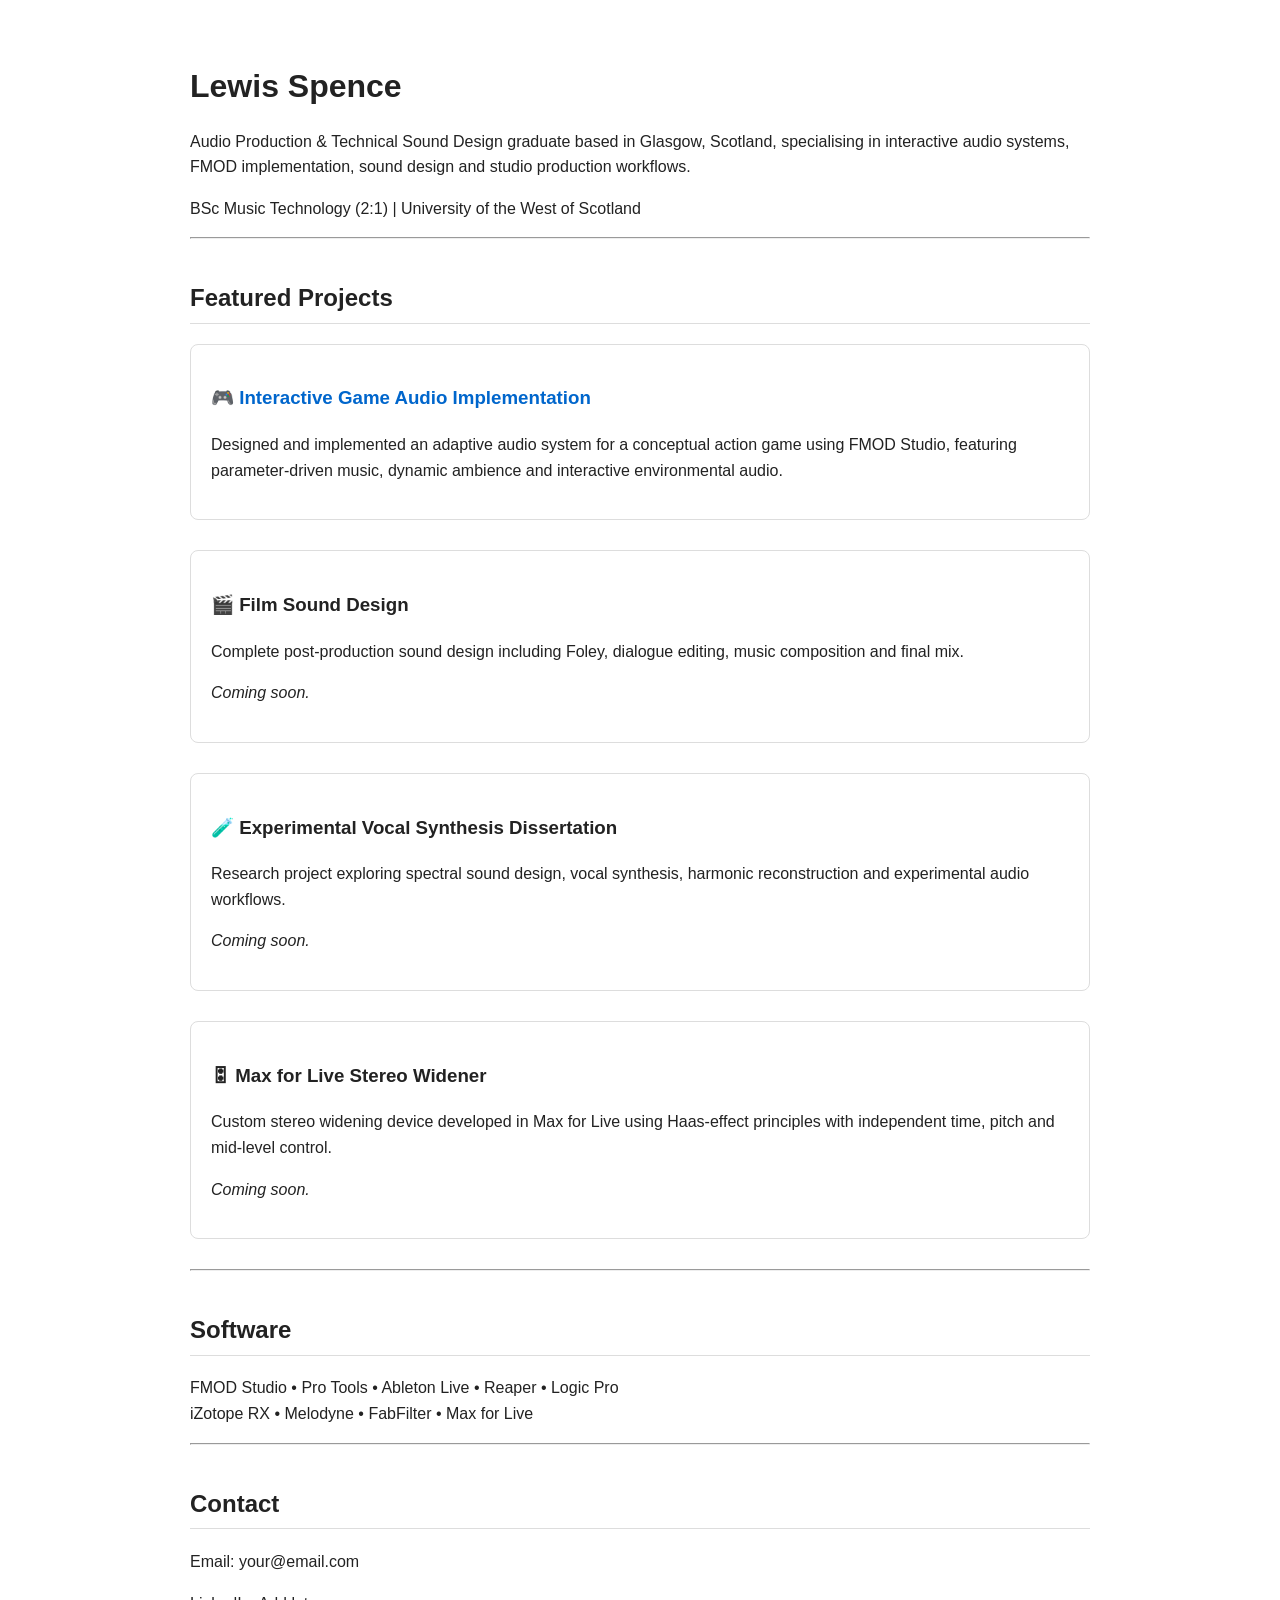
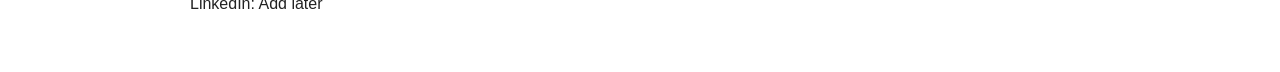
==== index.html @ 5685f645 "Update index.html" ====
<!DOCTYPE html>
<html lang="en">
<head>
<meta charset="UTF-8">
<meta name="viewport" content="width=device-width, initial-scale=1.0">
<title>Your Name | Audio Portfolio</title>

<style>
body {
    max-width: 900px;
    margin: auto;
    padding: 40px;
    font-family: Arial, sans-serif;
    line-height: 1.6;
    color: #222;
}

h1 {
    margin-bottom: 5px;
}

h2 {
    margin-top: 40px;
    border-bottom: 1px solid #ddd;
    padding-bottom: 5px;
}

.project{
    margin-bottom:30px;
    padding:20px;
    border:1px solid #ddd;
    border-radius:8px;
}

.project:hover{
    border-color:#0066cc;
}  
    
a {
    color: #0066cc;
    text-decoration: none;
}

a:hover {
    text-decoration: underline;
}
</style>
</head>

<body>
<h1>Lewis Spence</h1>

<p>
Audio Production & Technical Sound Design graduate based in Glasgow, Scotland,
specialising in interactive audio systems, FMOD implementation, sound design and
studio production workflows.
</p>

<p>
BSc Music Technology (2:1) | University of the West of Scotland
</p>

<hr>
<h2>Featured Projects</h2>
<div class="project">
<h3>
<a href="fmod-project.html">🎮 Interactive Game Audio Implementation</a>
</h3>

<p>
Designed and implemented an adaptive audio system for a conceptual action game
using FMOD Studio, featuring parameter-driven music, dynamic ambience and
interactive environmental audio.
</p>
    
</div>

<div class="project">
<h3>🎬 Film Sound Design</h3>
<p>
Complete post-production sound design including Foley, dialogue editing,
music composition and final mix.
    
</p>
<p><em>Coming soon.</em></p>
</div>

<div class="project">

<h3>🧪 Experimental Vocal Synthesis Dissertation</h3>

<p>
Research project exploring spectral sound design, vocal synthesis,
harmonic reconstruction and experimental audio workflows.
</p>

<p><em>Coming soon.</em></p>

</div>

<div class="project">

<h3>🎛 Max for Live Stereo Widener</h3>

<p>
Custom stereo widening device developed in Max for Live using Haas-effect
principles with independent time, pitch and mid-level control.
</p>

<p><em>Coming soon.</em></p>

</div>

<hr>

<h2>Software</h2>

<p>

FMOD Studio • Pro Tools • Ableton Live • Reaper • Logic Pro<br>

iZotope RX • Melodyne • FabFilter • Max for Live

</p>

<hr>

<h2>Contact</h2>

<p>

Email: your@email.com

</p>

<p>

LinkedIn: Add later

</p>

</body>
</html>
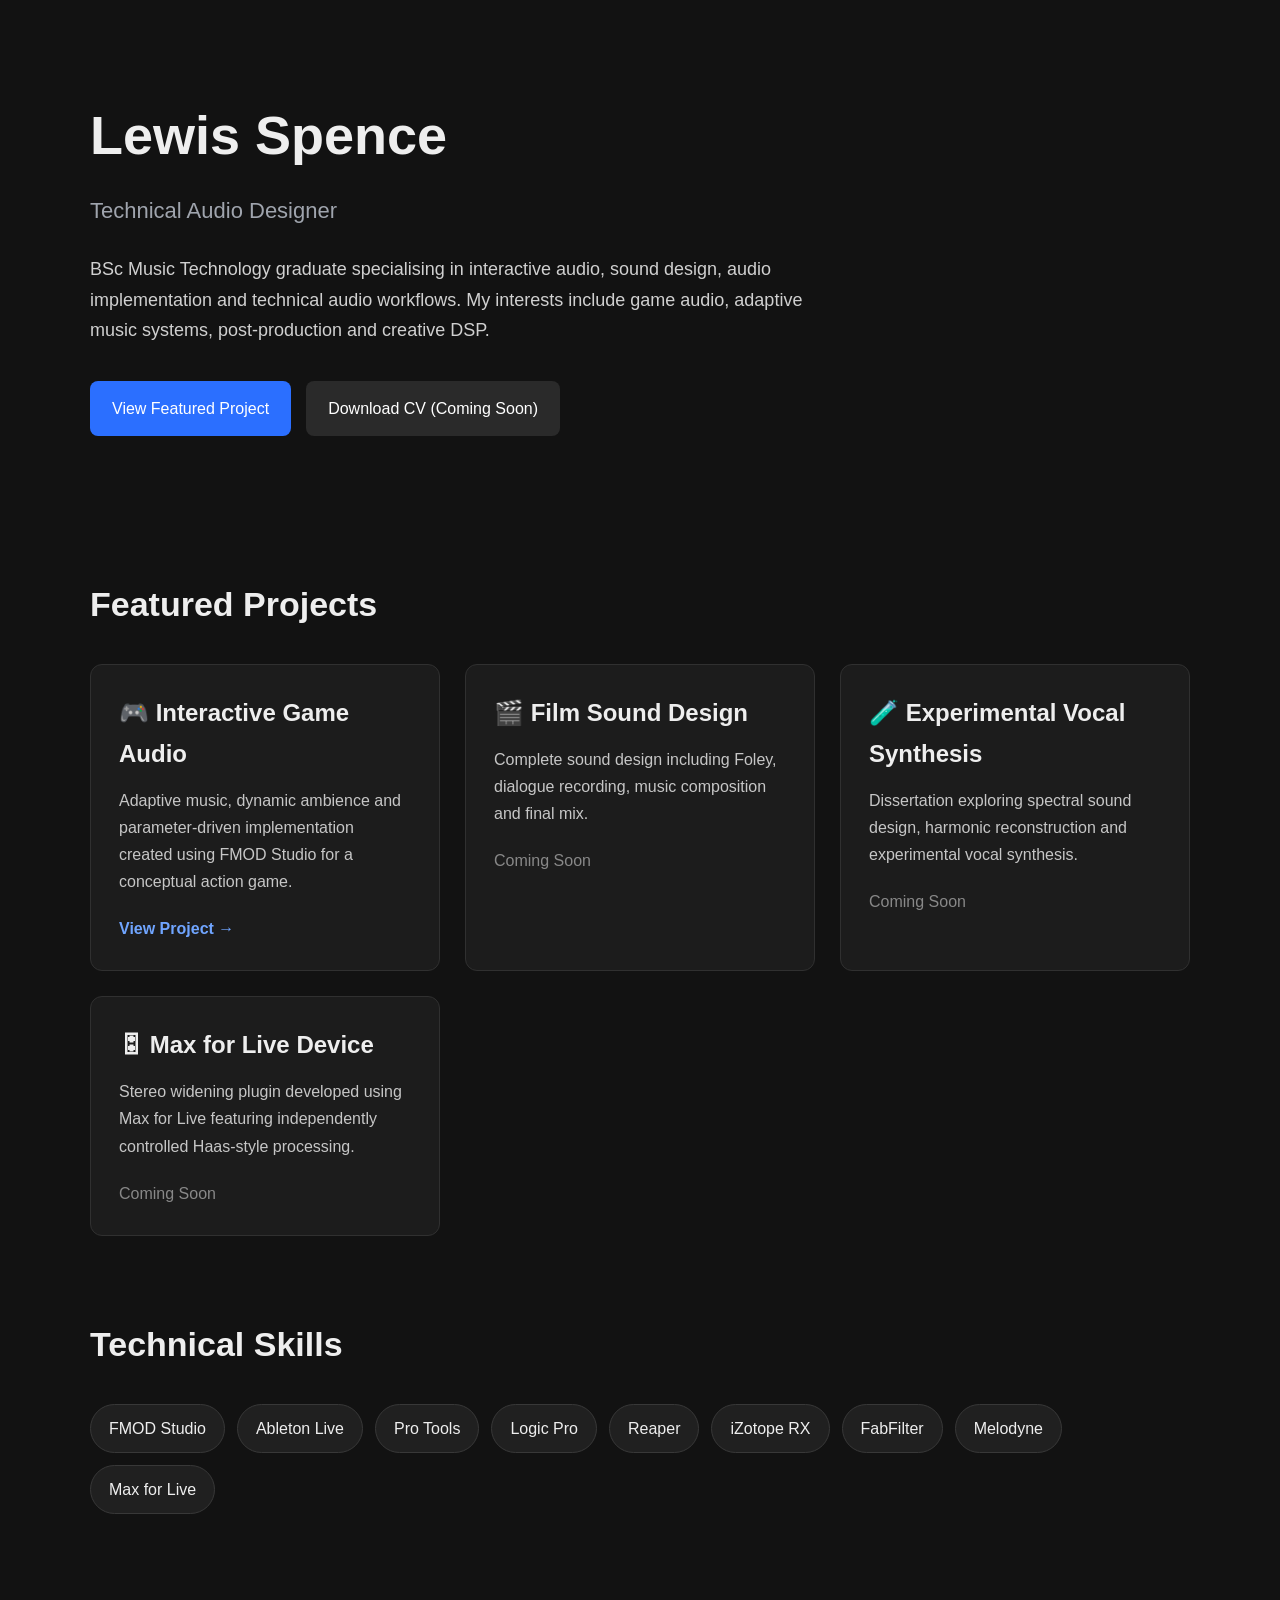
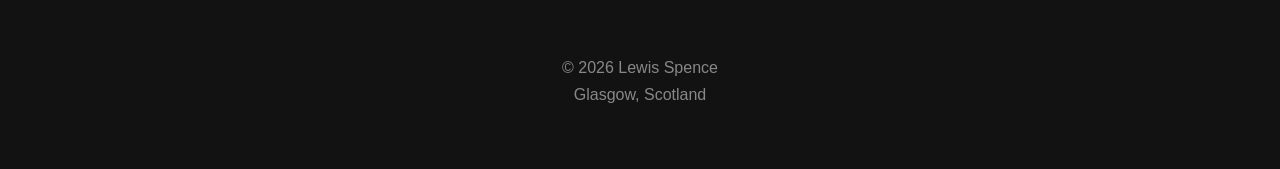
==== commit 156e0a83: "Create index.html" ====
--- a/index.html
+++ b/index.html
@@ -3,141 +3,395 @@
 <head>
 <meta charset="UTF-8">
 <meta name="viewport" content="width=device-width, initial-scale=1.0">
-<title>Your Name | Audio Portfolio</title>
+
+<title>Lewis Spence | Technical Audio Designer</title>
 
 <style>
-body {
-    max-width: 900px;
-    margin: auto;
-    padding: 40px;
-    font-family: Arial, sans-serif;
-    line-height: 1.6;
-    color: #222;
-}
-
-h1 {
-    margin-bottom: 5px;
-}
-
-h2 {
-    margin-top: 40px;
-    border-bottom: 1px solid #ddd;
-    padding-bottom: 5px;
-}
-
-.project{
+
+*{
+    margin:0;
+    padding:0;
+    box-sizing:border-box;
+}
+
+body{
+
+    background:#121212;
+    color:#eeeeee;
+
+    font-family:
+    "Segoe UI",
+    Arial,
+    Helvetica,
+    sans-serif;
+
+    line-height:1.7;
+
+}
+
+.container{
+
+    width:min(1100px,90%);
+    margin:auto;
+
+}
+
+header{
+
+    padding:90px 0 60px;
+
+}
+
+h1{
+
+    font-size:54px;
+    margin-bottom:10px;
+
+}
+
+.subtitle{
+
+    color:#9fa4ad;
+    font-size:22px;
+    margin-bottom:25px;
+
+}
+
+.intro{
+
+    max-width:760px;
+    color:#d0d0d0;
+    font-size:18px;
+
+}
+
+.buttons{
+
+    margin-top:35px;
+    display:flex;
+    gap:15px;
+    flex-wrap:wrap;
+
+}
+
+.button{
+
+    display:inline-block;
+    padding:14px 22px;
+
+    border-radius:8px;
+
+    background:#2b6fff;
+
+    color:white;
+
+    text-decoration:none;
+
+    transition:.2s;
+
+}
+
+.button:hover{
+
+    background:#4b84ff;
+
+}
+
+.button.secondary{
+
+    background:#2a2a2a;
+
+}
+
+.button.secondary:hover{
+
+    background:#3b3b3b;
+
+}
+
+section{
+
+    margin:80px 0;
+
+}
+
+.section-title{
+
+    font-size:34px;
     margin-bottom:30px;
-    padding:20px;
-    border:1px solid #ddd;
-    border-radius:8px;
-}
-
-.project:hover{
-    border-color:#0066cc;
-}  
-    
-a {
-    color: #0066cc;
-    text-decoration: none;
-}
-
-a:hover {
-    text-decoration: underline;
-}
+
+}
+
+.grid{
+
+    display:grid;
+
+    gap:25px;
+
+    grid-template-columns:
+    repeat(auto-fit,minmax(320px,1fr));
+
+}
+
+.card{
+
+    background:#1c1c1c;
+
+    border:1px solid #303030;
+
+    border-radius:12px;
+
+    padding:28px;
+
+    transition:.25s;
+
+}
+
+.card:hover{
+
+    transform:translateY(-4px);
+
+    border-color:#2b6fff;
+
+}
+
+.card h3{
+
+    margin-bottom:12px;
+
+    font-size:24px;
+
+}
+
+.card p{
+
+    color:#c6c6c6;
+
+}
+
+.card a{
+
+    display:inline-block;
+
+    margin-top:20px;
+
+    color:#70a5ff;
+
+    text-decoration:none;
+
+    font-weight:bold;
+
+}
+
+.skills{
+
+    display:flex;
+
+    flex-wrap:wrap;
+
+    gap:12px;
+
+}
+
+.skill{
+
+    background:#202020;
+
+    border:1px solid #383838;
+
+    border-radius:30px;
+
+    padding:10px 18px;
+
+}
+
+footer{
+
+    text-align:center;
+
+    color:#888;
+
+    padding:60px 0;
+
+}
+
+@media(max-width:700px){
+
+h1{
+
+font-size:42px;
+
+}
+
+.subtitle{
+
+font-size:18px;
+
+}
+
+}
+
 </style>
+
 </head>
 
 <body>
+
+<div class="container">
+
+<header>
+
 <h1>Lewis Spence</h1>
 
-<p>
-Audio Production & Technical Sound Design graduate based in Glasgow, Scotland,
-specialising in interactive audio systems, FMOD implementation, sound design and
-studio production workflows.
-</p>
-
-<p>
-BSc Music Technology (2:1) | University of the West of Scotland
-</p>
-
-<hr>
-<h2>Featured Projects</h2>
-<div class="project">
-<h3>
-<a href="fmod-project.html">🎮 Interactive Game Audio Implementation</a>
-</h3>
-
-<p>
-Designed and implemented an adaptive audio system for a conceptual action game
-using FMOD Studio, featuring parameter-driven music, dynamic ambience and
-interactive environmental audio.
-</p>
-    
-</div>
-
-<div class="project">
+<p class="subtitle">
+Technical Audio Designer
+</p>
+
+<p class="intro">
+
+BSc Music Technology graduate specialising in interactive audio, sound design,
+audio implementation and technical audio workflows.
+My interests include game audio, adaptive music systems, post-production and creative DSP.
+
+</p>
+
+<div class="buttons">
+
+<a class="button" href="fmod-project.html">
+View Featured Project
+</a>
+
+<a class="button secondary"
+href="#">
+Download CV (Coming Soon)
+</a>
+
+</div>
+
+</header>
+
+<section>
+
+<h2 class="section-title">
+Featured Projects
+</h2>
+
+<div class="grid">
+
+<div class="card">
+
+<h3>🎮 Interactive Game Audio</h3>
+
+<p>
+
+Adaptive music, dynamic ambience and parameter-driven implementation created using FMOD Studio for a conceptual action game.
+
+</p>
+
+<a href="fmod-project.html">
+
+View Project →
+
+</a>
+
+</div>
+
+<div class="card">
+
 <h3>🎬 Film Sound Design</h3>
-<p>
-Complete post-production sound design including Foley, dialogue editing,
+
+<p>
+
+Complete sound design including Foley, dialogue recording,
 music composition and final mix.
-    
-</p>
-<p><em>Coming soon.</em></p>
-</div>
-
-<div class="project">
-
-<h3>🧪 Experimental Vocal Synthesis Dissertation</h3>
-
-<p>
-Research project exploring spectral sound design, vocal synthesis,
-harmonic reconstruction and experimental audio workflows.
-</p>
-
-<p><em>Coming soon.</em></p>
-
-</div>
-
-<div class="project">
-
-<h3>🎛 Max for Live Stereo Widener</h3>
-
-<p>
-Custom stereo widening device developed in Max for Live using Haas-effect
-principles with independent time, pitch and mid-level control.
-</p>
-
-<p><em>Coming soon.</em></p>
-
-</div>
-
-<hr>
-
-<h2>Software</h2>
-
-<p>
-
-FMOD Studio • Pro Tools • Ableton Live • Reaper • Logic Pro<br>
-
-iZotope RX • Melodyne • FabFilter • Max for Live
-
-</p>
-
-<hr>
-
-<h2>Contact</h2>
-
-<p>
-
-Email: your@email.com
-
-</p>
-
-<p>
-
-LinkedIn: Add later
-
-</p>
+
+</p>
+
+<p style="margin-top:20px;color:#888;">
+Coming Soon
+</p>
+
+</div>
+
+<div class="card">
+
+<h3>🧪 Experimental Vocal Synthesis</h3>
+
+<p>
+
+Dissertation exploring spectral sound design,
+harmonic reconstruction and experimental vocal synthesis.
+
+</p>
+
+<p style="margin-top:20px;color:#888;">
+Coming Soon
+</p>
+
+</div>
+
+<div class="card">
+
+<h3>🎛 Max for Live Device</h3>
+
+<p>
+
+Stereo widening plugin developed using Max for Live featuring independently controlled Haas-style processing.
+
+</p>
+
+<p style="margin-top:20px;color:#888;">
+Coming Soon
+</p>
+
+</div>
+
+</div>
+
+</section>
+
+<section>
+
+<h2 class="section-title">
+
+Technical Skills
+
+</h2>
+
+<div class="skills">
+
+<div class="skill">FMOD Studio</div>
+<div class="skill">Ableton Live</div>
+<div class="skill">Pro Tools</div>
+<div class="skill">Logic Pro</div>
+<div class="skill">Reaper</div>
+<div class="skill">iZotope RX</div>
+<div class="skill">FabFilter</div>
+<div class="skill">Melodyne</div>
+<div class="skill">Max for Live</div>
+
+</div>
+
+</section>
+
+<footer>
+
+<p>
+
+© 2026 Lewis Spence
+
+</p>
+
+<p>
+
+Glasgow, Scotland
+
+</p>
+
+</footer>
+
+</div>
 
 </body>
+
 </html>
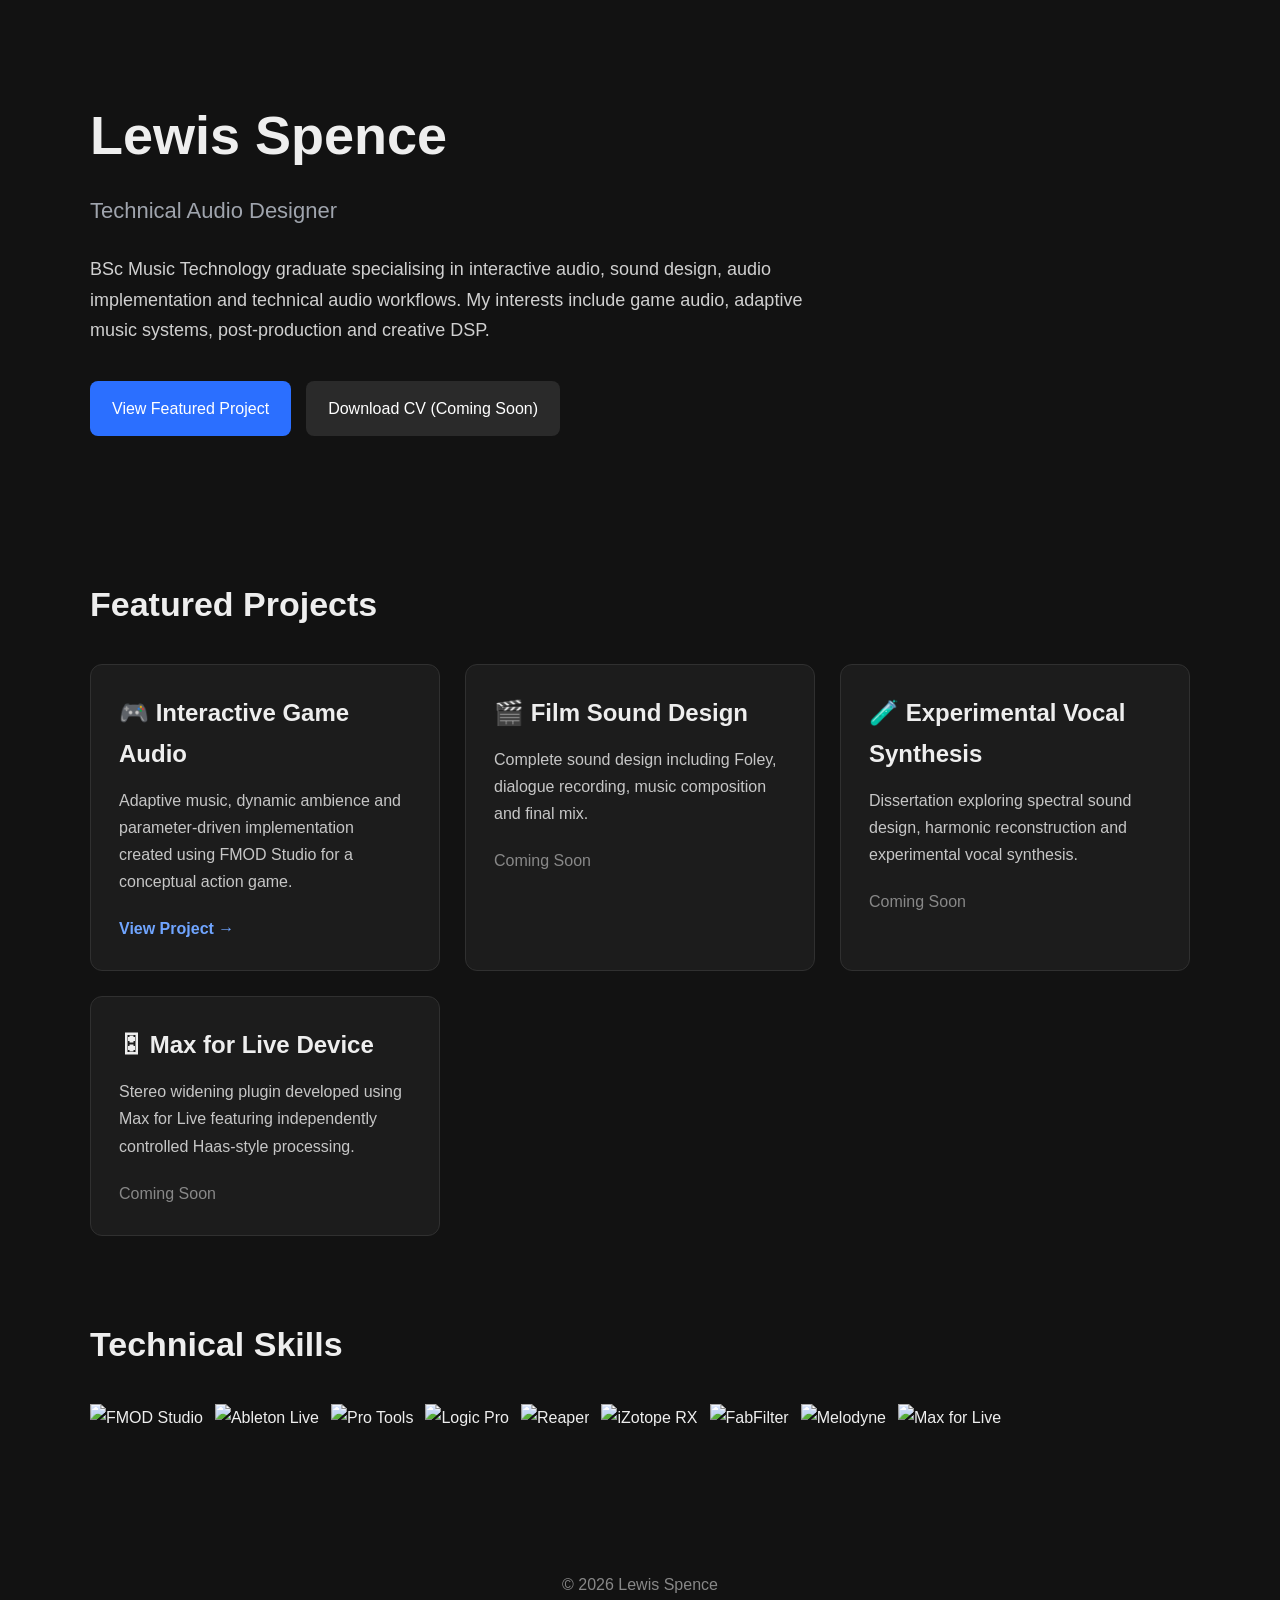
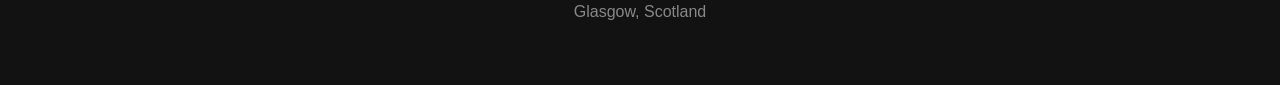
==== commit 9f28a251: "Update index.html" ====
--- a/index.html
+++ b/index.html
@@ -360,15 +360,15 @@
 
 <div class="skills">
 
-<div class="skill">FMOD Studio</div>
-<div class="skill">Ableton Live</div>
-<div class="skill">Pro Tools</div>
-<div class="skill">Logic Pro</div>
-<div class="skill">Reaper</div>
-<div class="skill">iZotope RX</div>
-<div class="skill">FabFilter</div>
-<div class="skill">Melodyne</div>
-<div class="skill">Max for Live</div>
+    <img src="images/fmod.png" alt="FMOD Studio">
+    <img src="images/ableton.jpg" alt="Ableton Live">
+    <img src="images/protools.png" alt="Pro Tools">
+    <img src="images/logic.png" alt="Logic Pro">
+    <img src="images/reaper.jpg" alt="Reaper">
+    <img src="images/izotope.png" alt="iZotope RX">
+    <img src="images/fabfilter.png" alt="FabFilter">
+    <img src="images/melodyne.png" alt="Melodyne">
+    <img src="images/maxforlive.jpg" alt="Max for Live">
 
 </div>
 
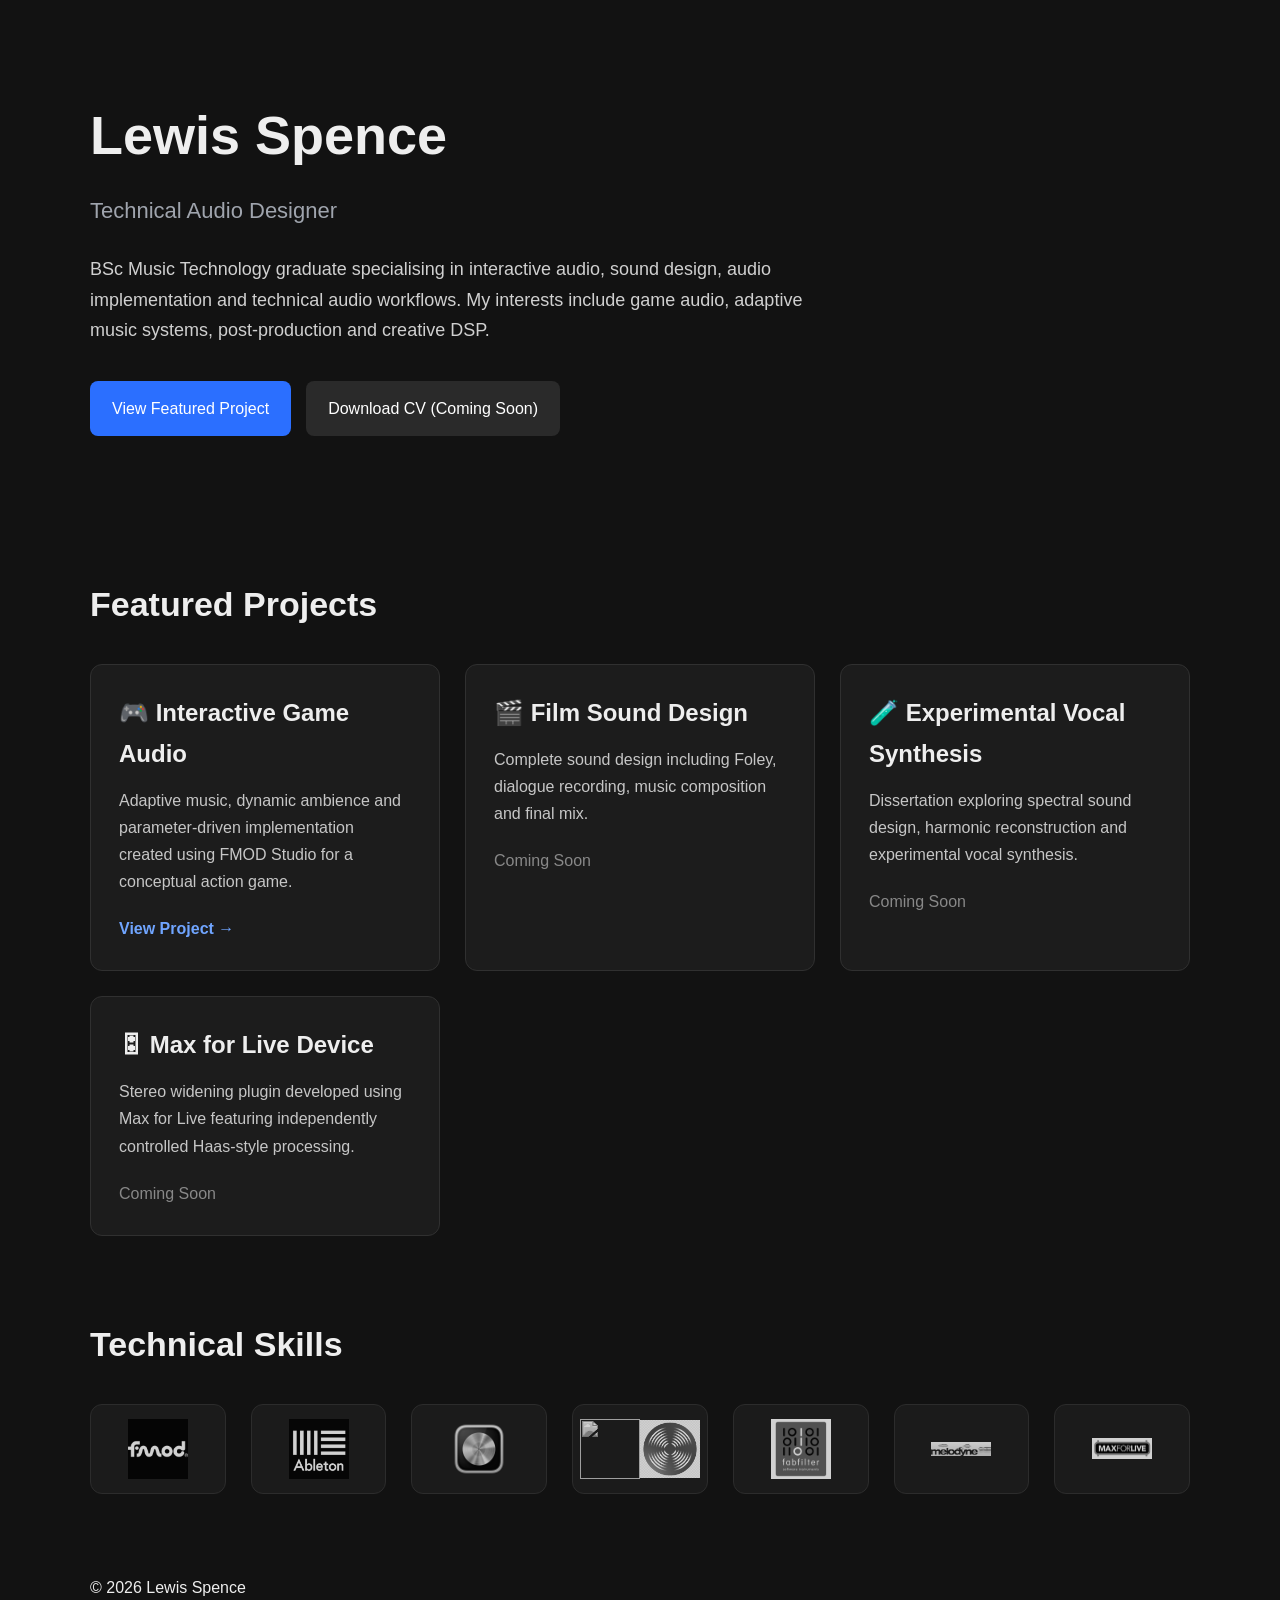
==== commit 1baacb8f: "Update index.html" ====
--- a/index.html
+++ b/index.html
@@ -185,23 +185,71 @@
 
 .skills{
 
+    display:grid;
+
+    grid-template-columns:repeat(auto-fit,minmax(100px,1fr));
+
+    gap:25px;
+
+    margin-top:20px;
+
+}
+
+.skill{
+
+    background:#1b1b1b;
+
+    border:1px solid #2c2c2c;
+
+    border-radius:12px;
+
     display:flex;
 
-    flex-wrap:wrap;
-
-    gap:12px;
-
-}
-
-.skill{
+    justify-content:center;
+
+    align-items:center;
+
+    height:90px;
+
+    transition:.25s;
+
+}
+
+.skill:hover{
+
+    border-color:#2b6fff;
+
+    transform:translateY(-4px);
 
     background:#202020;
 
-    border:1px solid #383838;
-
-    border-radius:30px;
-
-    padding:10px 18px;
+}
+
+.skill img{
+
+    width:60px;
+
+    height:60px;
+
+    object-fit:contain;
+
+    filter:grayscale(100%);
+
+    opacity:.8;
+
+    transition:.25s;
+
+}
+
+.skill:hover img{
+
+    filter:none;
+
+    opacity:1;
+
+    transform:scale(1.08);
+
+}
 
 }
 
@@ -360,15 +408,14 @@
 
 <div class="skills">
 
-    <img src="images/fmod.png" alt="FMOD Studio">
-    <img src="images/ableton.jpg" alt="Ableton Live">
-    <img src="images/protools.png" alt="Pro Tools">
-    <img src="images/logic.png" alt="Logic Pro">
-    <img src="images/reaper.jpg" alt="Reaper">
-    <img src="images/izotope.png" alt="iZotope RX">
-    <img src="images/fabfilter.png" alt="FabFilter">
-    <img src="images/melodyne.png" alt="Melodyne">
-    <img src="images/maxforlive.jpg" alt="Max for Live">
+<div class="skill"><img src="images/fmod.png"></div>
+<div class="skill"><img src="images/ableton.jpg"></div>
+<div class="skill"><img src="images/logic.png"></div>
+<div class="skill"><img src="images/reaper.jpg></div>
+<div class="skill"><img src="images/izotope.png"></div>
+<div class="skill"><img src="images/fabfilter.png"></div>
+<div class="skill"><img src="images/melodyne.png"></div>
+<div class="skill"><img src="images/maxforlive.jpg"></div>
 
 </div>
 
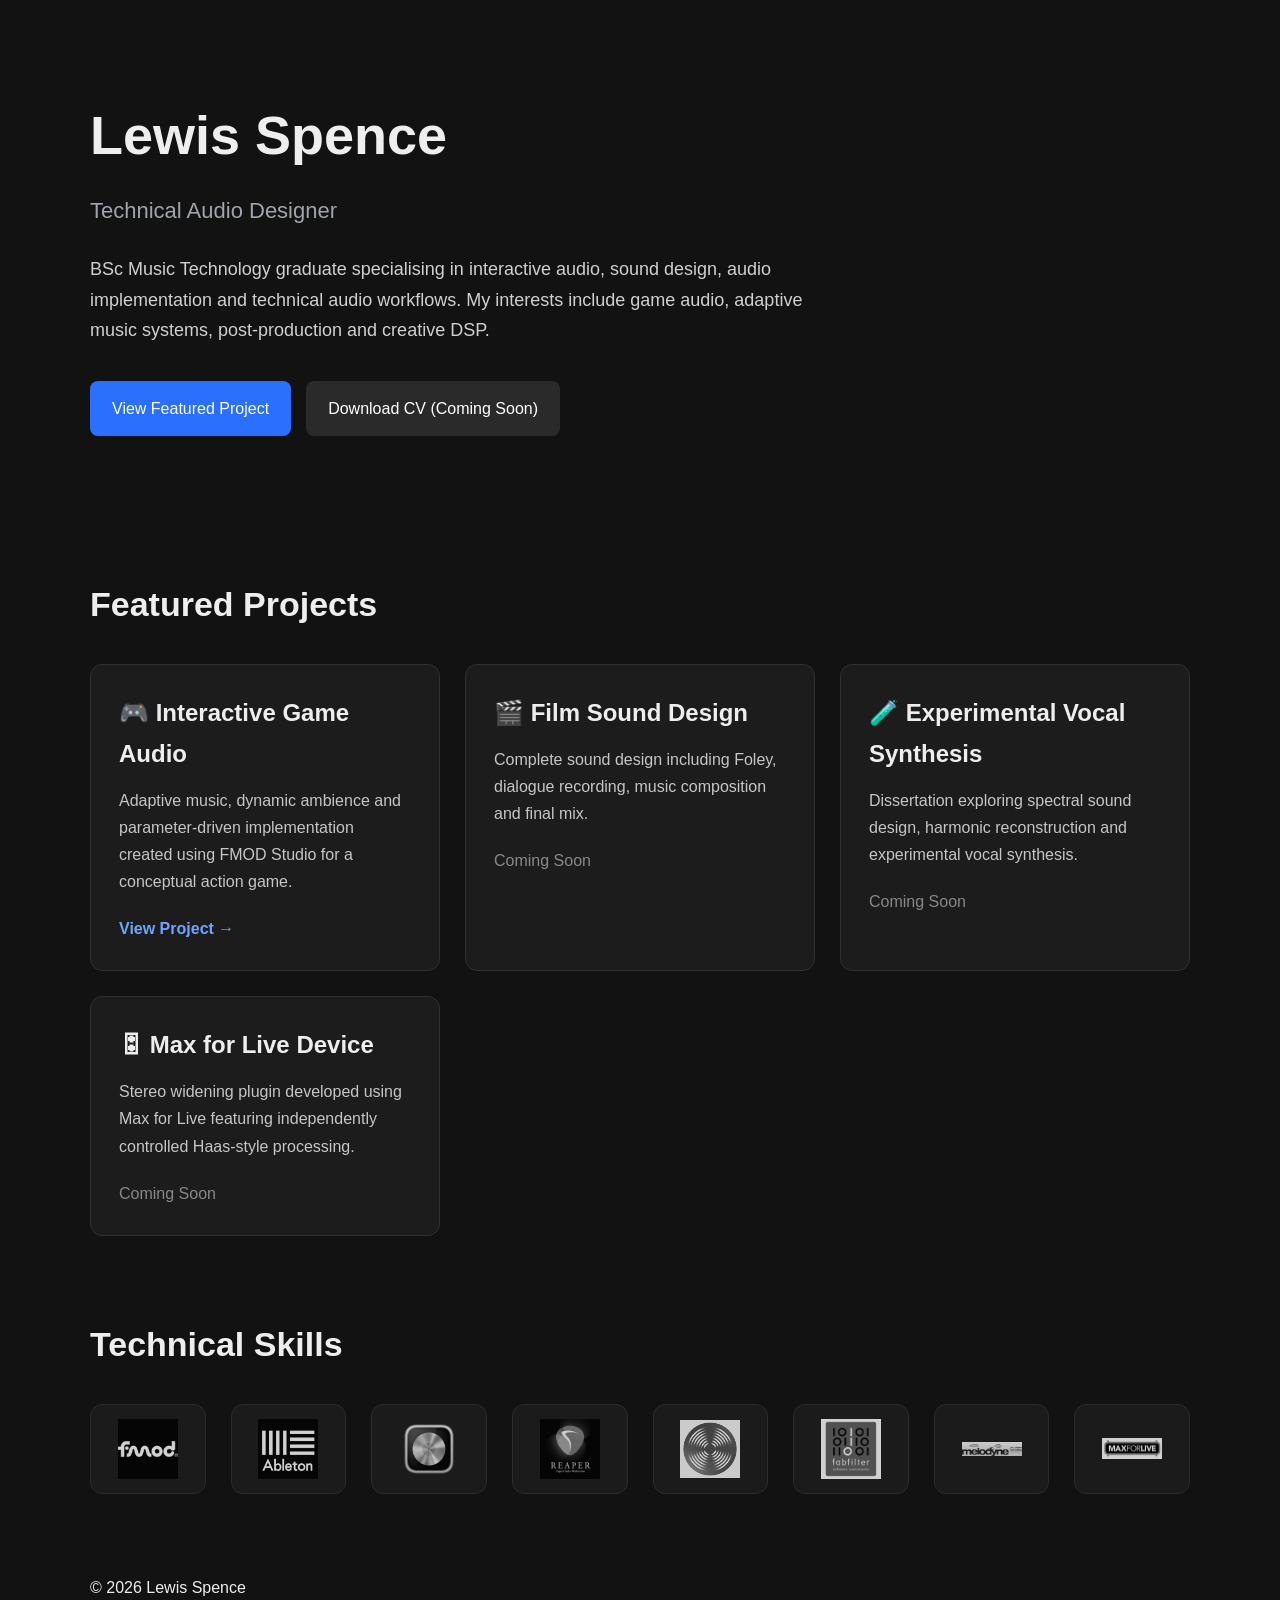
==== commit 6279081f: "Update index.html" ====
--- a/index.html
+++ b/index.html
@@ -411,7 +411,7 @@
 <div class="skill"><img src="images/fmod.png"></div>
 <div class="skill"><img src="images/ableton.jpg"></div>
 <div class="skill"><img src="images/logic.png"></div>
-<div class="skill"><img src="images/reaper.jpg></div>
+<div class="skill"><img src="images/reaper.jpg"></div>
 <div class="skill"><img src="images/izotope.png"></div>
 <div class="skill"><img src="images/fabfilter.png"></div>
 <div class="skill"><img src="images/melodyne.png"></div>
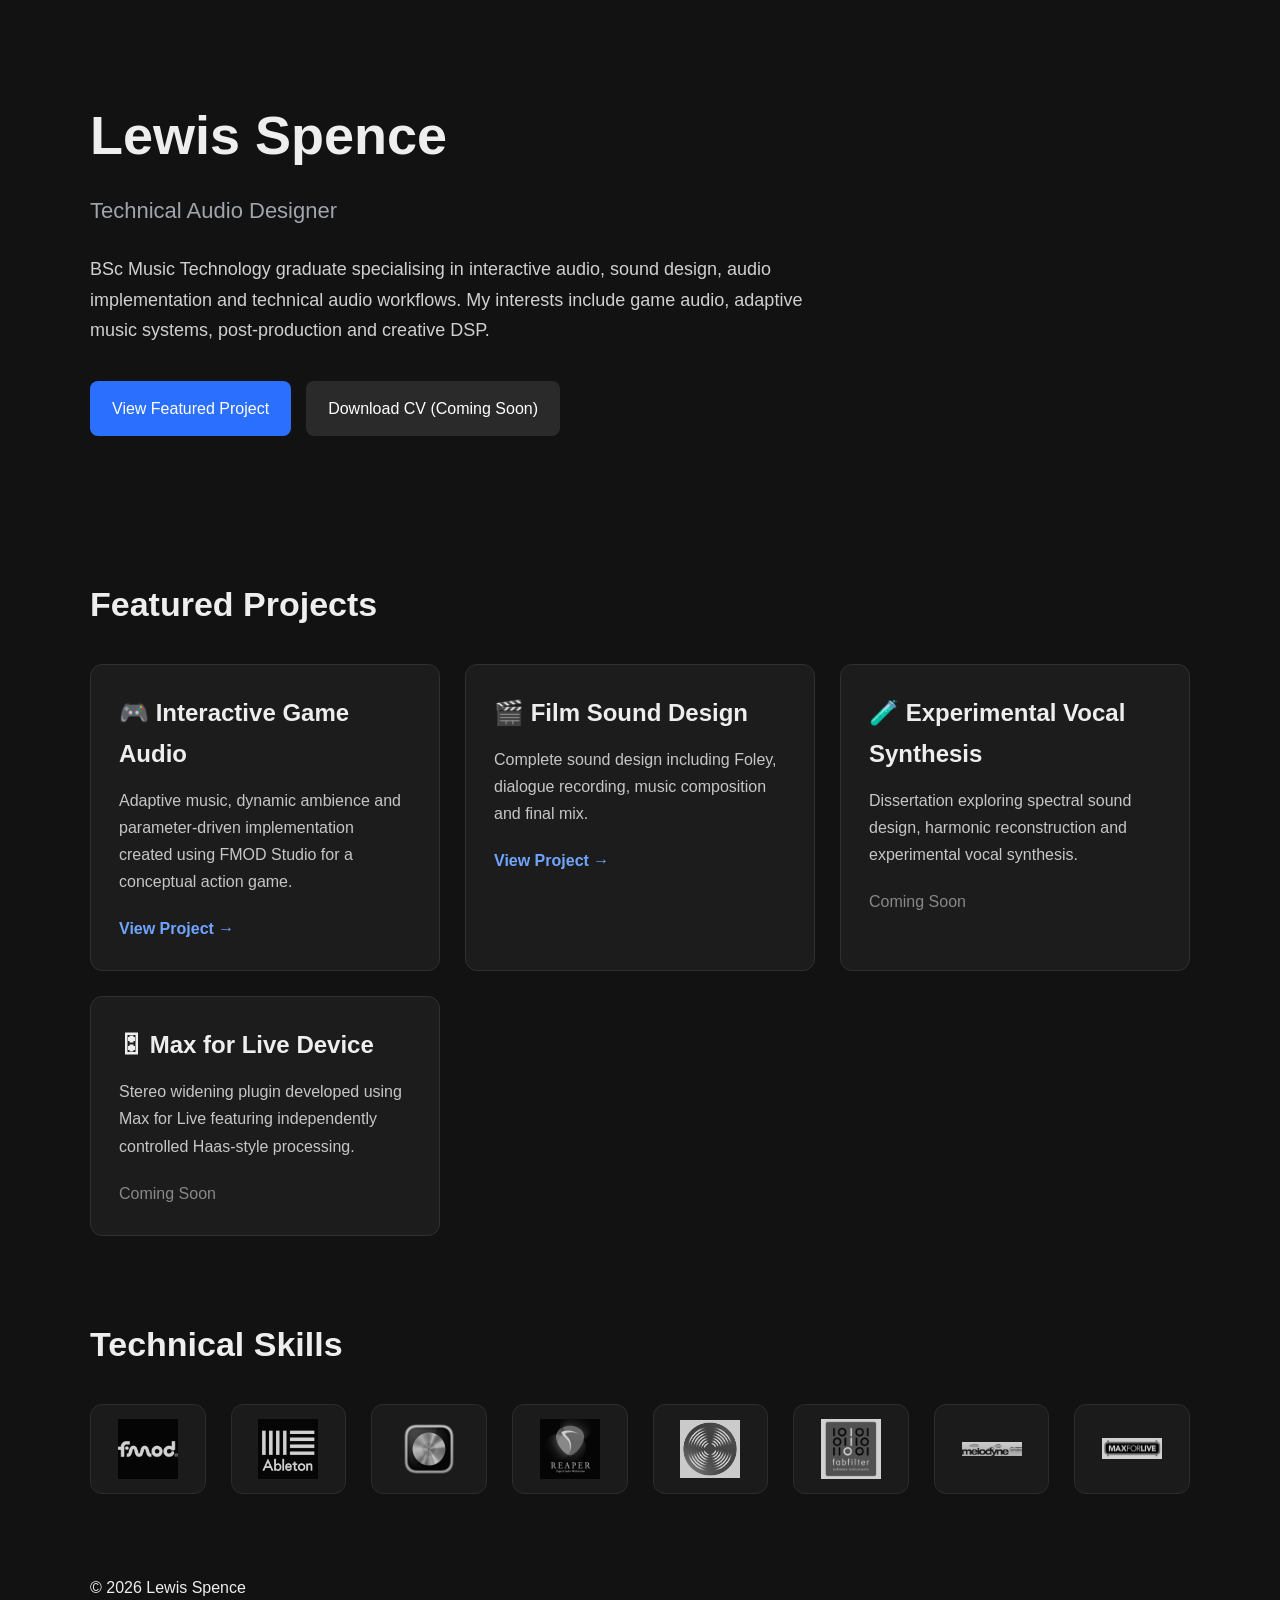
==== commit 183a00b9: "Update index.html" ====
--- a/index.html
+++ b/index.html
@@ -355,9 +355,11 @@
 
 </p>
 
-<p style="margin-top:20px;color:#888;">
-Coming Soon
-</p>
+<a href="film-project.html">
+
+View Project →
+
+</a>
 
 </div>
 
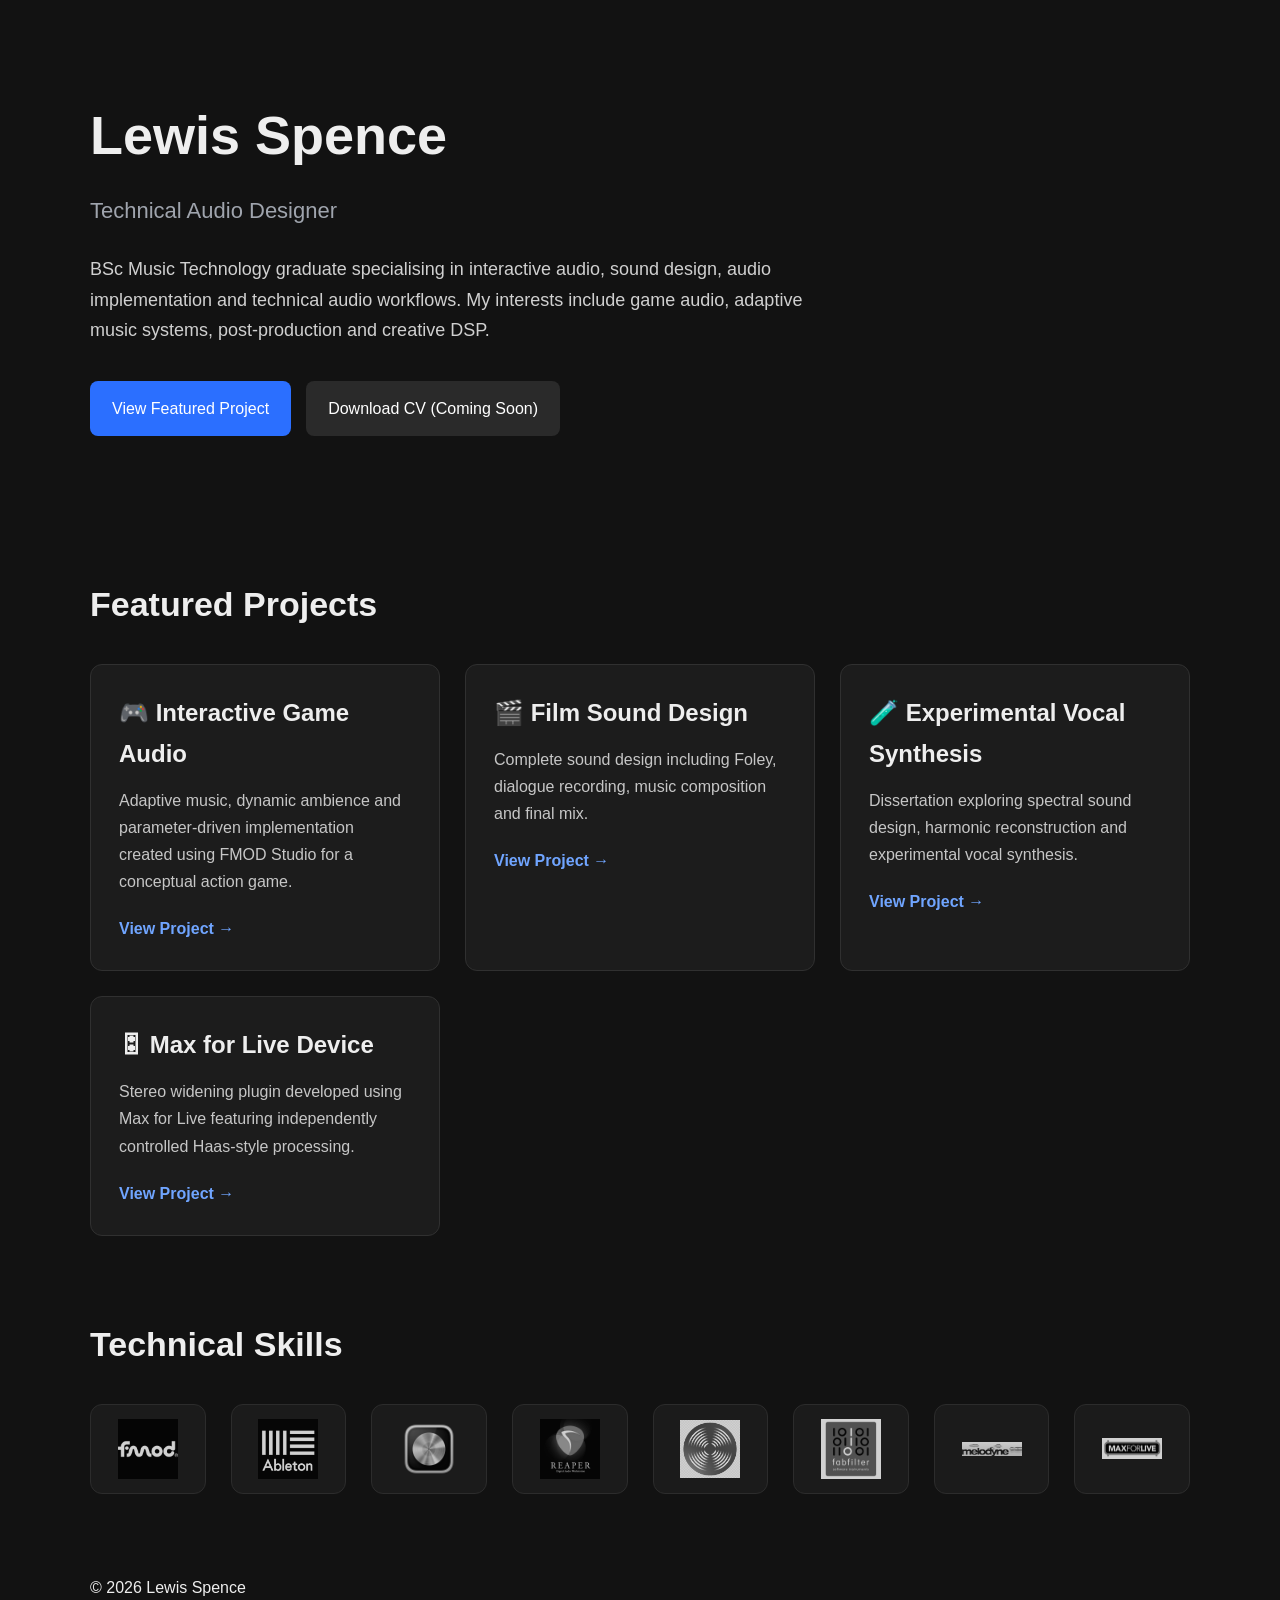
==== commit 2f886f3f: "Update index.html" ====
--- a/index.html
+++ b/index.html
@@ -374,9 +374,11 @@
 
 </p>
 
-<p style="margin-top:20px;color:#888;">
-Coming Soon
-</p>
+<a href="vox-project.html">
+
+View Project →
+
+</a>
 
 </div>
 
@@ -390,9 +392,11 @@
 
 </p>
 
-<p style="margin-top:20px;color:#888;">
-Coming Soon
-</p>
+<a href="max-project.html">
+
+View Project →
+
+</a>
 
 </div>
 
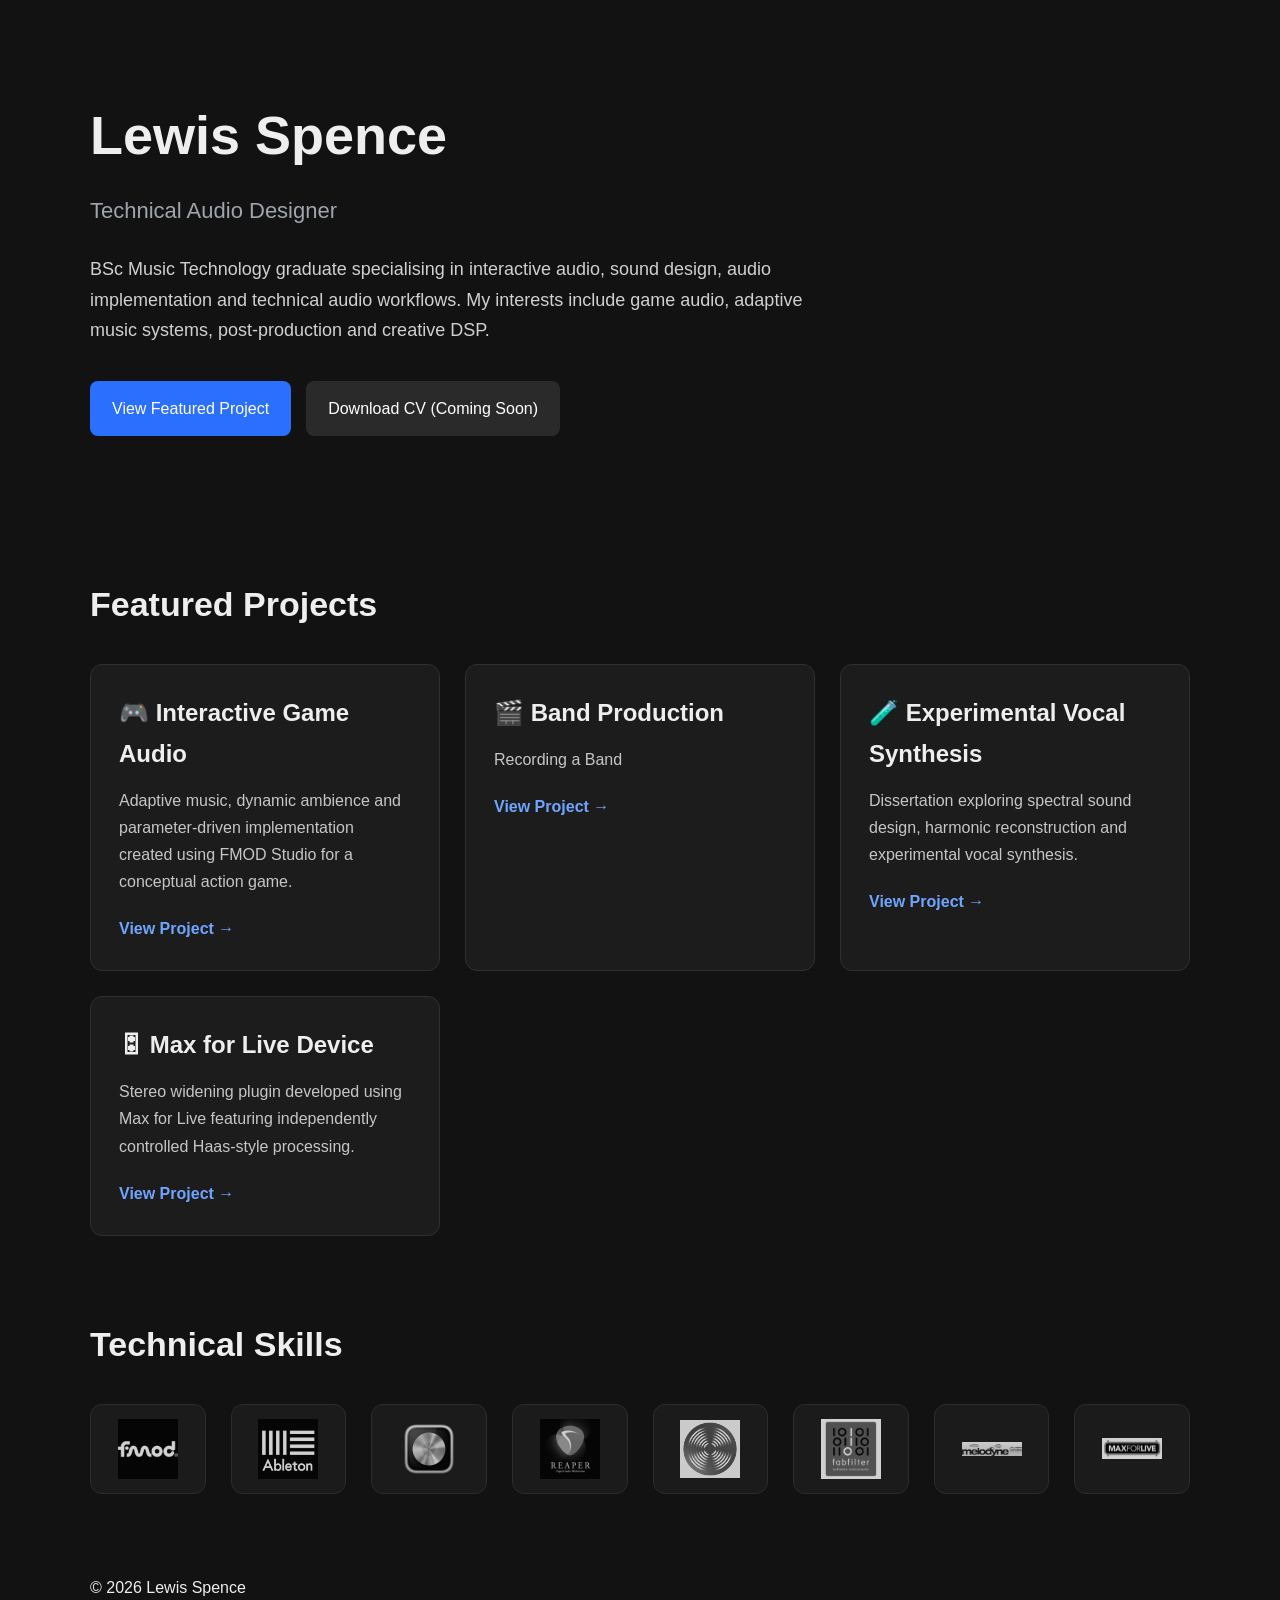
==== commit a3f5f094: "Update index.html" ====
--- a/index.html
+++ b/index.html
@@ -346,16 +346,15 @@
 
 <div class="card">
 
-<h3>🎬 Film Sound Design</h3>
-
-<p>
-
-Complete sound design including Foley, dialogue recording,
-music composition and final mix.
-
-</p>
-
-<a href="film-project.html">
+<h3>🎬 Band Production</h3>
+
+<p>
+
+Recording a Band
+
+</p>
+
+<a href="band-project.html">
 
 View Project →
 
